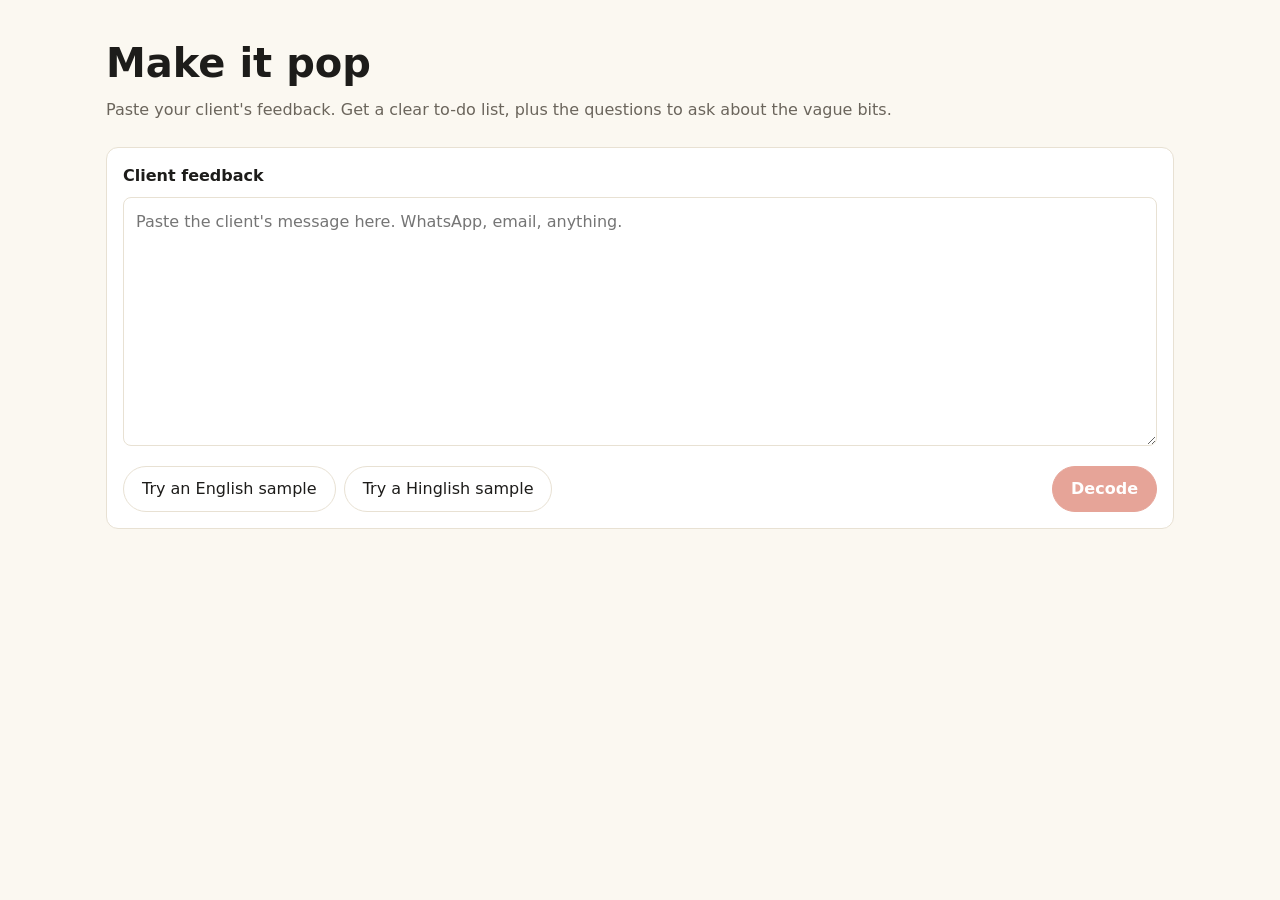
==== index.html @ 78fa580d "Split pasted feedback into points" ====
<!doctype html>
<html lang="en">
<head>
  <meta charset="utf-8">
  <meta name="viewport" content="width=device-width, initial-scale=1">
  <title>Make It Pop: decode vague client feedback</title>
  <meta name="description" content="Paste your client's messy feedback. Get a clear to-do list, plus the questions to ask about the vague bits.">
  <link rel="stylesheet" href="styles.css">
</head>
<body>
  <main class="page">
    <header class="masthead">
      <h1 class="wordmark">Make it pop</h1>
      <p class="promise">Paste your client's feedback. Get a clear to-do list, plus the questions to ask about the vague bits.</p>
    </header>

    <section class="input-card" aria-label="Client feedback">
      <label class="input-label" for="feedback">Client feedback</label>
      <textarea id="feedback" rows="9" placeholder="Paste the client's message here. WhatsApp, email, anything."></textarea>
      <div class="input-actions">
        <div class="samples">
          <button type="button" class="btn btn-ghost" data-sample="en">Try an English sample</button>
          <button type="button" class="btn btn-ghost" data-sample="hi">Try a Hinglish sample</button>
        </div>
        <button type="button" id="decode" class="btn btn-primary" disabled>Decode</button>
      </div>
    </section>

    <section id="results" class="results" hidden aria-live="polite">
      <p id="summary" class="summary"></p>
      <ol id="points" class="points"></ol>
    </section>
  </main>

  <script src="js/phrases.js"></script>
  <script src="js/decoder.js"></script>
  <script src="js/app.js"></script>
</body>
</html>
---- styles.css ----
:root {
  --paper: #FBF8F1;
  --ink: #1D1C1A;
  --muted: #6B655C;
  --line: #E8E1D3;
  --card: #FFFFFF;
  --tomato: #C8371C;
}

* { box-sizing: border-box; }

body {
  margin: 0;
  background: var(--paper);
  color: var(--ink);
  font: 16px/1.55 system-ui, sans-serif;
}

.page { max-width: 1100px; margin: 0 auto; padding: 32px 16px 64px; }

.wordmark { margin: 0; font-size: 2.5rem; }
.promise { margin: 4px 0 24px; color: var(--muted); }

.input-card { background: var(--card); border: 1px solid var(--line); border-radius: 12px; padding: 16px; }
.input-label { display: block; font-weight: 600; margin-bottom: 8px; }
textarea { width: 100%; font: inherit; padding: 12px; border: 1px solid var(--line); border-radius: 8px; resize: vertical; }

.input-actions { display: flex; flex-wrap: wrap; gap: 8px; justify-content: space-between; margin-top: 12px; }
.samples { display: flex; flex-wrap: wrap; gap: 8px; }

.btn { font: inherit; border-radius: 999px; padding: 10px 18px; cursor: pointer; border: 1px solid var(--line); background: var(--card); color: var(--ink); }
.btn-primary { background: var(--tomato); border-color: var(--tomato); color: #fff; font-weight: 600; }
.btn:disabled { opacity: 0.45; cursor: not-allowed; }

.results { margin-top: 24px; }
.summary { font-weight: 600; }
.points li { margin: 6px 0; }
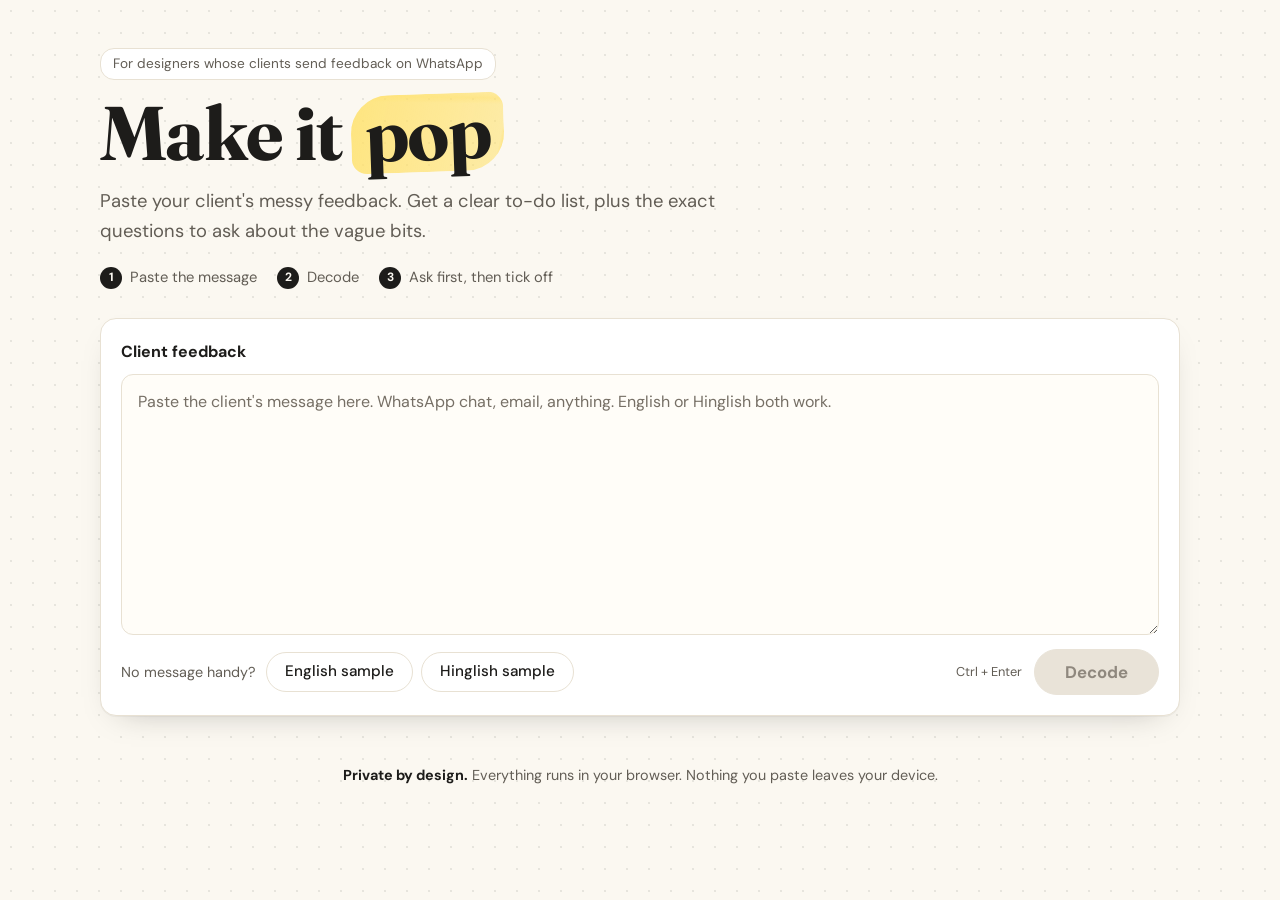
==== commit 263bea2c: "Finish design, empty states and docs" ====
--- a/index.html
+++ b/index.html
@@ -5,32 +5,90 @@
   <meta name="viewport" content="width=device-width, initial-scale=1">
   <title>Make It Pop: decode vague client feedback</title>
   <meta name="description" content="Paste your client's messy feedback. Get a clear to-do list, plus the questions to ask about the vague bits.">
+  <meta name="theme-color" content="#FBF8F1">
+  <link rel="icon" href="data:image/svg+xml,%3Csvg xmlns='http://www.w3.org/2000/svg' viewBox='0 0 64 64'%3E%3Crect x='6' y='22' width='52' height='22' rx='6' fill='%23FFE066' transform='rotate(-6 32 33)'/%3E%3Ctext x='32' y='42' font-family='Georgia,serif' font-size='26' font-weight='700' text-anchor='middle' fill='%231D1C1A'%3Epop%3C/text%3E%3C/svg%3E">
+  <link rel="preconnect" href="https://fonts.googleapis.com">
+  <link rel="preconnect" href="https://fonts.gstatic.com" crossorigin>
+  <link rel="stylesheet" href="https://fonts.googleapis.com/css2?family=DM+Sans:opsz,wght@9..40,400;9..40,500;9..40,700&family=Fraunces:opsz,wght@9..144,600;9..144,700&display=swap">
   <link rel="stylesheet" href="styles.css">
 </head>
 <body>
   <main class="page">
     <header class="masthead">
-      <h1 class="wordmark">Make it pop</h1>
-      <p class="promise">Paste your client's feedback. Get a clear to-do list, plus the questions to ask about the vague bits.</p>
+      <p class="eyebrow">For designers whose clients send feedback on WhatsApp</p>
+      <h1 class="wordmark">Make it <span class="marker">pop</span></h1>
+      <p class="promise">Paste your client's messy feedback. Get a clear to-do list, plus the exact questions to ask about the vague bits.</p>
+      <ol class="steps" aria-label="How it works">
+        <li><span class="step-num">1</span>Paste the message</li>
+        <li><span class="step-num">2</span>Decode</li>
+        <li><span class="step-num">3</span>Ask first, then tick off</li>
+      </ol>
     </header>
 
-    <section class="input-card" aria-label="Client feedback">
+    <section class="card input-card" aria-label="Client feedback">
       <label class="input-label" for="feedback">Client feedback</label>
-      <textarea id="feedback" rows="9" placeholder="Paste the client's message here. WhatsApp, email, anything."></textarea>
+      <textarea id="feedback" rows="9" spellcheck="false" placeholder="Paste the client's message here. WhatsApp chat, email, anything. English or Hinglish both work."></textarea>
       <div class="input-actions">
         <div class="samples">
-          <button type="button" class="btn btn-ghost" data-sample="en">Try an English sample</button>
-          <button type="button" class="btn btn-ghost" data-sample="hi">Try a Hinglish sample</button>
+          <span class="samples-label">No message handy?</span>
+          <button type="button" class="btn btn-ghost" data-sample="en">English sample</button>
+          <button type="button" class="btn btn-ghost" data-sample="hi">Hinglish sample</button>
         </div>
-        <button type="button" id="decode" class="btn btn-primary" disabled>Decode</button>
+        <div class="decode-wrap">
+          <span class="shortcut" aria-hidden="true">Ctrl + Enter</span>
+          <button type="button" id="decode" class="btn btn-primary btn-large" disabled>Decode</button>
+        </div>
       </div>
     </section>
 
     <section id="results" class="results" hidden aria-live="polite">
-      <p id="summary" class="summary"></p>
-      <ol id="points" class="points"></ol>
+      <div class="results-head">
+        <p id="summary" class="summary"></p>
+        <button type="button" id="new-feedback" class="btn btn-ghost btn-small">New feedback</button>
+      </div>
+      <div id="lists" class="lists">
+        <section class="card list list-ask" aria-labelledby="ask-title">
+          <header class="list-head">
+            <div>
+              <h2 id="ask-title" class="list-title"><span class="list-icon" aria-hidden="true">?</span>Ask the client <span id="ask-count" class="count"></span></h2>
+              <p class="list-hint">Send these before you start, so you don't redo work.</p>
+            </div>
+            <button type="button" id="copy-questions" class="btn btn-primary btn-small">Copy questions</button>
+          </header>
+          <ol id="ask-list" class="items"></ol>
+          <p id="ask-empty" class="empty" hidden>Nothing vague here. Your client was clear this time.</p>
+        </section>
+        <section class="card list list-ready" aria-labelledby="ready-title">
+          <header class="list-head">
+            <div>
+              <h2 id="ready-title" class="list-title"><span class="list-icon" aria-hidden="true">✓</span>Ready to do <span id="ready-count" class="count"></span></h2>
+              <p class="list-hint">Clear requests. Tick them off as you go.</p>
+            </div>
+          </header>
+          <div id="progress" class="progress">
+            <div class="progress-track"><span id="progress-fill" class="progress-fill"></span></div>
+            <p id="progress-text" class="progress-text"></p>
+          </div>
+          <p id="all-done" class="all-done" hidden>All done. Time to send it back for review.</p>
+          <ul id="ready-list" class="items"></ul>
+          <p id="ready-empty" class="empty" hidden>Nothing to start yet. Send the questions first.</p>
+        </section>
+      </div>
     </section>
+
+    <footer class="footer">
+      <p><strong>Private by design.</strong> Everything runs in your browser. Nothing you paste leaves your device.</p>
+    </footer>
   </main>
+
+  <div id="toast" class="toast" role="status" aria-live="polite" hidden></div>
+
+  <dialog id="copy-dialog" class="copy-dialog" aria-labelledby="copy-dialog-title">
+    <h2 id="copy-dialog-title">Copy your questions</h2>
+    <p>Your browser didn't allow automatic copying. The message is selected below: press Ctrl+C (or Cmd+C), or long-press to copy on a phone.</p>
+    <textarea id="copy-text" rows="10" readonly></textarea>
+    <form method="dialog"><button class="btn btn-ghost">Close</button></form>
+  </dialog>
 
   <script src="js/phrases.js"></script>
   <script src="js/decoder.js"></script>
--- a/styles.css
+++ b/styles.css
@@ -1,37 +1,448 @@
+/* Make It Pop: a designer's desk. Warm paper, black ink, and a yellow highlighter. */
+
 :root {
   --paper: #FBF8F1;
+  --paper-deep: #F3EEE3;
   --ink: #1D1C1A;
-  --muted: #6B655C;
+  --muted: #625D55;
   --line: #E8E1D3;
   --card: #FFFFFF;
+  --field: #FFFDF8;
+  --highlighter: #FFE066;
   --tomato: #C8371C;
+  --tomato-deep: #A82D16;
+  --tomato-tint: #FBE9E4;
+  --tomato-ink: #8E2A16;
+  --green: #2E7D4F;
+  --green-tint: #E6F2EA;
+  --green-ink: #1F5E3A;
+  --radius: 16px;
+  --shadow: 0 1px 0 rgba(29, 28, 26, 0.04), 0 12px 32px -20px rgba(29, 28, 26, 0.35);
+  --serif: "Fraunces", Georgia, "Times New Roman", serif;
+  --sans: "DM Sans", system-ui, -apple-system, "Segoe UI", Roboto, sans-serif;
 }
 
 * { box-sizing: border-box; }
+[hidden] { display: none !important; }
+
+html { -webkit-text-size-adjust: 100%; }
 
 body {
   margin: 0;
-  background: var(--paper);
   color: var(--ink);
-  font: 16px/1.55 system-ui, sans-serif;
-}
-
-.page { max-width: 1100px; margin: 0 auto; padding: 32px 16px 64px; }
-
-.wordmark { margin: 0; font-size: 2.5rem; }
-.promise { margin: 4px 0 24px; color: var(--muted); }
-
-.input-card { background: var(--card); border: 1px solid var(--line); border-radius: 12px; padding: 16px; }
-.input-label { display: block; font-weight: 600; margin-bottom: 8px; }
-textarea { width: 100%; font: inherit; padding: 12px; border: 1px solid var(--line); border-radius: 8px; resize: vertical; }
-
-.input-actions { display: flex; flex-wrap: wrap; gap: 8px; justify-content: space-between; margin-top: 12px; }
-.samples { display: flex; flex-wrap: wrap; gap: 8px; }
-
-.btn { font: inherit; border-radius: 999px; padding: 10px 18px; cursor: pointer; border: 1px solid var(--line); background: var(--card); color: var(--ink); }
-.btn-primary { background: var(--tomato); border-color: var(--tomato); color: #fff; font-weight: 600; }
-.btn:disabled { opacity: 0.45; cursor: not-allowed; }
-
-.results { margin-top: 24px; }
-.summary { font-weight: 600; }
-.points li { margin: 6px 0; }
+  font: 16px/1.6 var(--sans);
+  background-color: var(--paper);
+  /* Dot-grid notebook paper. */
+  background-image: radial-gradient(rgba(29, 28, 26, 0.09) 1px, transparent 1.2px);
+  background-size: 22px 22px;
+}
+
+.page { max-width: 1120px; margin: 0 auto; padding: 48px 20px 40px; }
+
+/* ---------- Header ---------- */
+
+.masthead { max-width: 760px; margin-bottom: 28px; }
+
+.eyebrow {
+  display: inline-block;
+  margin: 0 0 14px;
+  padding: 4px 12px;
+  border: 1px solid var(--line);
+  border-radius: 14px;
+  background: var(--card);
+  font-size: 0.85rem;
+  color: var(--muted);
+}
+
+.wordmark {
+  margin: 0;
+  font-family: var(--serif);
+  font-weight: 700;
+  font-size: clamp(2.75rem, 7vw, 4.75rem);
+  line-height: 1.02;
+  letter-spacing: -0.02em;
+}
+
+/* The highlighter stroke: slightly uneven ends, a little tilt, like a real marker. */
+.marker,
+.hl {
+  background-image:
+    linear-gradient(104deg, rgba(255, 224, 102, 0) 0.9%, rgba(255, 224, 102, 1) 2.4%, rgba(255, 224, 102, 0.8) 5.8%, rgba(255, 224, 102, 0.55) 93%, rgba(255, 224, 102, 0.85) 96%, rgba(255, 224, 102, 0) 98%),
+    linear-gradient(183deg, rgba(255, 224, 102, 0) 0%, rgba(255, 224, 102, 0.35) 7.9%, rgba(255, 224, 102, 0) 15%);
+  -webkit-box-decoration-break: clone;
+  box-decoration-break: clone;
+}
+
+.marker {
+  display: inline-block;
+  padding: 0 0.18em;
+  margin: 0 -0.04em;
+  border-radius: 0.5em 0.2em;
+  transform: rotate(-2deg);
+}
+
+.promise { margin: 16px 0 0; font-size: 1.15rem; color: var(--muted); max-width: 620px; }
+
+.steps {
+  display: flex;
+  flex-wrap: wrap;
+  gap: 8px 20px;
+  margin: 20px 0 0;
+  padding: 0;
+  list-style: none;
+  font-size: 0.92rem;
+  color: var(--muted);
+}
+
+.steps li { display: flex; align-items: center; gap: 8px; }
+
+.step-num {
+  display: inline-grid;
+  place-items: center;
+  width: 22px;
+  height: 22px;
+  border-radius: 50%;
+  background: var(--ink);
+  color: var(--paper);
+  font-size: 0.75rem;
+  font-weight: 700;
+}
+
+/* ---------- Cards and inputs ---------- */
+
+.card {
+  background: var(--card);
+  border: 1px solid var(--line);
+  border-radius: var(--radius);
+  box-shadow: var(--shadow);
+}
+
+.input-card { padding: 20px; }
+
+.input-label { display: block; margin-bottom: 10px; font-weight: 700; }
+
+textarea {
+  display: block;
+  width: 100%;
+  min-height: 190px;
+  padding: 14px 16px;
+  border: 1px solid var(--line);
+  border-radius: 12px;
+  background: var(--field);
+  color: var(--ink);
+  font: 1rem/1.6 var(--sans);
+  resize: vertical;
+}
+
+textarea::placeholder { color: #766F65; }
+
+.input-actions {
+  display: flex;
+  flex-wrap: wrap;
+  align-items: center;
+  justify-content: space-between;
+  gap: 12px;
+  margin-top: 14px;
+}
+
+.samples { display: flex; flex-wrap: wrap; align-items: center; gap: 8px; }
+.samples-label { font-size: 0.9rem; color: var(--muted); margin-right: 2px; }
+
+.decode-wrap { display: flex; align-items: center; gap: 12px; }
+.shortcut { font-size: 0.8rem; color: var(--muted); }
+
+/* ---------- Buttons ---------- */
+
+.btn {
+  font: 500 0.95rem/1 var(--sans);
+  border-radius: 999px;
+  padding: 11px 18px;
+  cursor: pointer;
+  border: 1px solid var(--ink);
+  background: transparent;
+  color: var(--ink);
+  transition: background-color 0.15s ease, transform 0.15s ease, box-shadow 0.15s ease;
+}
+
+.btn:hover { background: var(--paper-deep); }
+.btn:active { transform: translateY(1px); }
+
+.btn-primary {
+  background: var(--tomato);
+  border-color: var(--tomato);
+  color: #fff;
+  font-weight: 700;
+  box-shadow: 0 6px 16px -8px rgba(200, 55, 28, 0.7);
+}
+
+.btn-primary:hover { background: var(--tomato-deep); border-color: var(--tomato-deep); }
+.btn-large { padding: 14px 30px; font-size: 1.05rem; }
+.btn-small { padding: 8px 14px; font-size: 0.88rem; }
+.btn-ghost { border-color: var(--line); background: var(--card); }
+
+.btn:disabled,
+.btn:disabled:hover {
+  cursor: not-allowed;
+  background: #E9E3D8;
+  border-color: #E9E3D8;
+  color: #8F887E;
+  box-shadow: none;
+}
+
+.link-btn {
+  font: 500 0.85rem/1.2 var(--sans);
+  background: none;
+  border: none;
+  padding: 4px 0;
+  color: var(--muted);
+  text-decoration: underline;
+  text-decoration-color: rgba(98, 93, 85, 0.4);
+  text-underline-offset: 3px;
+  cursor: pointer;
+  white-space: nowrap;
+}
+
+.link-btn:hover { color: var(--ink); text-decoration-color: var(--ink); }
+
+:focus-visible { outline: 3px solid rgba(200, 55, 28, 0.45); outline-offset: 2px; }
+textarea:focus-visible { outline: none; border-color: var(--tomato); box-shadow: 0 0 0 3px rgba(200, 55, 28, 0.18); }
+
+/* ---------- Results ---------- */
+
+.results { margin-top: 36px; animation: rise 0.35s ease both; }
+
+.results-head {
+  display: flex;
+  flex-wrap: wrap;
+  align-items: center;
+  justify-content: space-between;
+  gap: 12px;
+  margin-bottom: 16px;
+}
+
+.summary { margin: 0; font-family: var(--serif); font-size: 1.4rem; font-weight: 600; }
+
+.chip {
+  display: inline-block;
+  margin-left: 6px;
+  padding: 2px 10px;
+  border-radius: 999px;
+  font-family: var(--sans);
+  font-size: 0.85rem;
+  font-weight: 700;
+  vertical-align: middle;
+}
+
+.chip-ask { background: var(--tomato-tint); color: var(--tomato-ink); }
+.chip-ready { background: var(--green-tint); color: var(--green-ink); }
+
+.lists { display: grid; gap: 20px; }
+
+@media (min-width: 820px) {
+  .lists { grid-template-columns: 1.08fr 1fr; align-items: start; }
+}
+
+.list { padding: 20px 20px 8px; }
+
+.list-head {
+  display: flex;
+  align-items: flex-start;
+  justify-content: space-between;
+  gap: 12px;
+  padding-bottom: 14px;
+}
+
+.list-title {
+  display: flex;
+  align-items: center;
+  gap: 10px;
+  margin: 0;
+  font-family: var(--serif);
+  font-size: 1.45rem;
+  font-weight: 700;
+}
+
+.list-icon {
+  display: inline-grid;
+  place-items: center;
+  width: 28px;
+  height: 28px;
+  border-radius: 50%;
+  font-family: var(--sans);
+  font-size: 0.95rem;
+  font-weight: 700;
+}
+
+.list-ask .list-icon { background: var(--tomato-tint); color: var(--tomato-ink); }
+.list-ready .list-icon { background: var(--green-tint); color: var(--green-ink); }
+
+.count { font-family: var(--sans); font-size: 1rem; font-weight: 500; color: var(--muted); }
+.list-hint { margin: 4px 0 0; font-size: 0.9rem; color: var(--muted); }
+
+.items { list-style: none; margin: 0; padding: 0; }
+.item { padding: 16px 0; border-top: 1px dashed var(--line); }
+
+.item-top, .item-meta { display: flex; align-items: center; justify-content: space-between; gap: 10px; }
+
+.kind-label, .tag {
+  display: inline-block;
+  padding: 3px 10px;
+  border-radius: 999px;
+  font-size: 0.75rem;
+  font-weight: 700;
+  letter-spacing: 0.03em;
+  text-transform: uppercase;
+}
+
+.kind-label { background: var(--tomato-tint); color: var(--tomato-ink); }
+.tag { background: var(--paper-deep); color: var(--muted); }
+
+.quote { margin: 10px 0 12px; font-size: 1.08rem; line-height: 1.55; }
+
+.hl {
+  color: inherit;
+  padding: 0.05em 0.28em;
+  margin: 0 -0.06em;
+  border-radius: 0.6em 0.25em;
+}
+
+.question {
+  margin: 0;
+  padding: 10px 14px;
+  border-left: 3px solid var(--tomato);
+  border-radius: 0 10px 10px 0;
+  background: #FFF7F4;
+  color: #3A3733;
+}
+
+.question-label { font-weight: 700; color: var(--tomato-ink); }
+
+/* Ready list */
+
+.progress { margin: 0 0 10px; }
+.progress-track { height: 8px; border-radius: 999px; background: var(--paper-deep); overflow: hidden; }
+.progress-fill { display: block; height: 100%; width: 0; border-radius: inherit; background: var(--green); transition: width 0.3s ease; }
+.progress-text { margin: 6px 0 0; font-size: 0.88rem; color: var(--muted); }
+
+.all-done {
+  margin: 4px 0 12px;
+  padding: 10px 14px;
+  border-radius: 10px;
+  background: var(--green-tint);
+  color: var(--green-ink);
+  font-weight: 700;
+  animation: rise 0.3s ease both;
+}
+
+.task { display: flex; align-items: flex-start; gap: 12px; cursor: pointer; }
+
+.task input {
+  appearance: none;
+  -webkit-appearance: none;
+  flex: none;
+  width: 22px;
+  height: 22px;
+  margin: 2px 0 0;
+  border: 2px solid #BDB4A5;
+  border-radius: 50%;
+  background: var(--card);
+  display: grid;
+  place-items: center;
+  cursor: pointer;
+  transition: background-color 0.15s ease, border-color 0.15s ease;
+}
+
+.task input::after {
+  content: "";
+  width: 6px;
+  height: 11px;
+  margin-top: -2px;
+  border: solid #fff;
+  border-width: 0 2.5px 2.5px 0;
+  transform: rotate(45deg) scale(0);
+  transition: transform 0.18s ease;
+}
+
+.task input:checked { background: var(--green); border-color: var(--green); }
+.task input:checked::after { transform: rotate(45deg) scale(1); }
+
+.task-text { font-size: 1.02rem; transition: color 0.2s ease; }
+.is-done .task-text { color: #766F65; text-decoration: line-through; text-decoration-color: rgba(29, 28, 26, 0.35); }
+
+.item-meta { margin: 8px 0 0 34px; }
+
+.empty { margin: 4px 0 16px; padding: 14px; border-radius: 10px; background: var(--paper); color: var(--muted); }
+
+.nothing-found {
+  padding: 20px;
+  border: 1px dashed #CFC6B6;
+  border-radius: var(--radius);
+  background: var(--card);
+  color: var(--muted);
+}
+
+/* ---------- Footer, toast, dialog ---------- */
+
+.footer { margin-top: 48px; font-size: 0.9rem; color: var(--muted); text-align: center; }
+.footer strong { color: var(--ink); }
+
+.toast {
+  position: fixed;
+  left: 50%;
+  bottom: 28px;
+  z-index: 10;
+  transform: translateX(-50%);
+  padding: 12px 20px;
+  border-radius: 999px;
+  background: var(--ink);
+  color: #fff;
+  font-weight: 500;
+  box-shadow: 0 12px 30px -12px rgba(0, 0, 0, 0.45);
+  animation: rise 0.25s ease both;
+}
+
+.copy-dialog {
+  width: calc(100% - 32px);
+  max-width: 560px;
+  padding: 24px;
+  border: 1px solid var(--line);
+  border-radius: var(--radius);
+  background: var(--card);
+  color: var(--ink);
+}
+
+.copy-dialog::backdrop { background: rgba(29, 28, 26, 0.35); }
+.copy-dialog h2 { margin: 0 0 8px; font-family: var(--serif); }
+.copy-dialog textarea { margin: 12px 0 16px; min-height: 0; }
+
+@keyframes rise {
+  from { opacity: 0; transform: translateY(8px); }
+  to { opacity: 1; transform: none; }
+}
+
+.toast { animation-name: toast-rise; }
+
+@keyframes toast-rise {
+  from { opacity: 0; transform: translate(-50%, 8px); }
+  to { opacity: 1; transform: translate(-50%, 0); }
+}
+
+/* ---------- Small screens ---------- */
+
+@media (max-width: 560px) {
+  .page { padding-top: 32px; }
+  .eyebrow { font-size: 0.76rem; padding: 4px 10px; }
+  .promise { font-size: 1.05rem; }
+  .input-card { padding: 16px; }
+  .decode-wrap { width: 100%; }
+  .decode-wrap .btn-large { flex: 1; }
+  .shortcut { display: none; }
+  .list { padding: 16px 16px 4px; }
+  .list-head { flex-direction: column; }
+  .list-head .btn { align-self: stretch; }
+  .summary { font-size: 1.2rem; }
+}
+
+@media (prefers-reduced-motion: reduce) {
+  *, *::before, *::after { animation: none !important; transition: none !important; }
+}
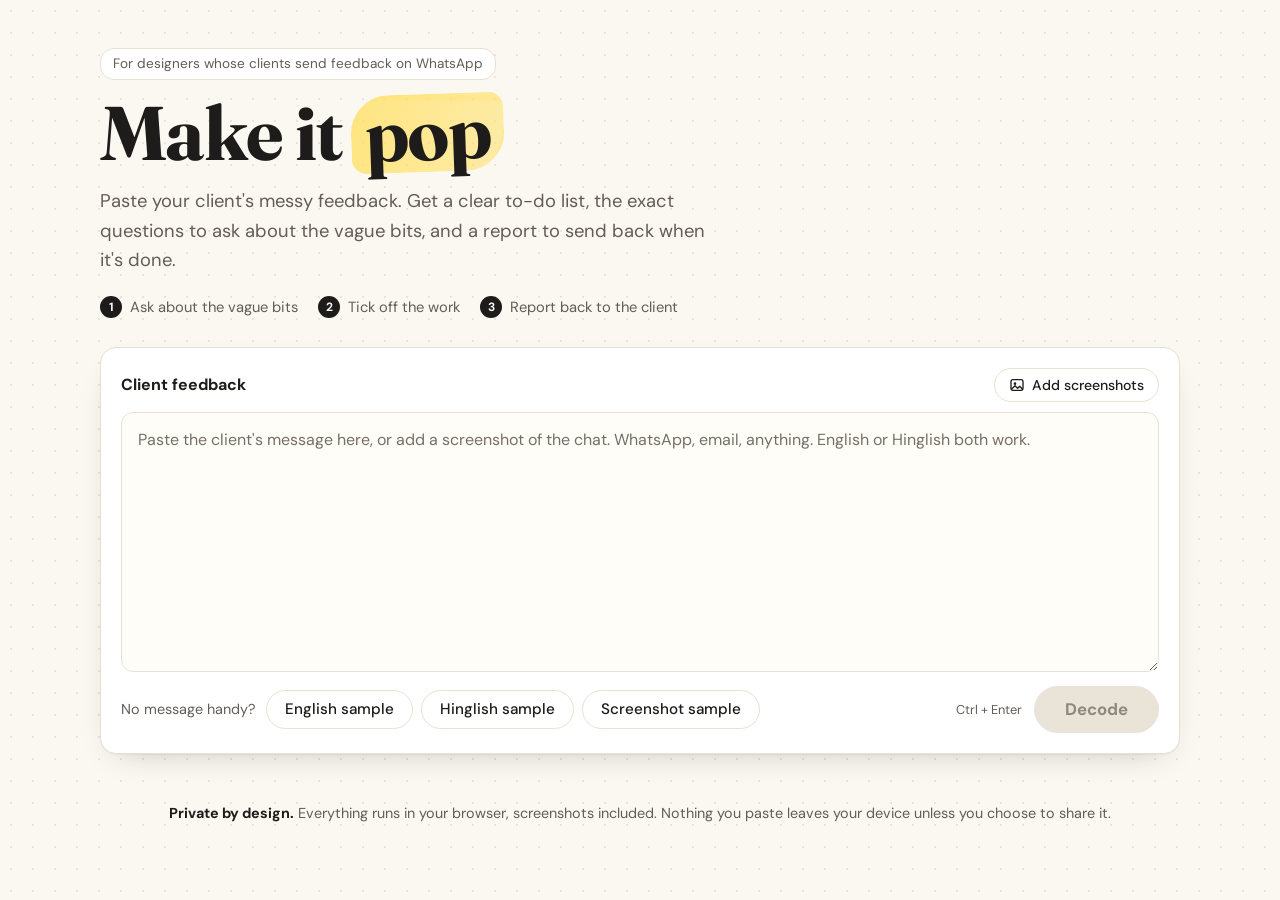
==== commit 1a6ccfcd: "Split the round into screens and sheets, add the client report and screenshot input" ====
--- a/index.html
+++ b/index.html
@@ -4,7 +4,7 @@
   <meta charset="utf-8">
   <meta name="viewport" content="width=device-width, initial-scale=1">
   <title>Make It Pop: decode vague client feedback</title>
-  <meta name="description" content="Paste your client's messy feedback. Get a clear to-do list, plus the questions to ask about the vague bits.">
+  <meta name="description" content="Paste your client's messy feedback. Get a clear to-do list, plus the questions to ask about the vague bits, and a report to send back when it's done.">
   <meta name="theme-color" content="#FBF8F1">
   <link rel="icon" href="data:image/svg+xml,%3Csvg xmlns='http://www.w3.org/2000/svg' viewBox='0 0 64 64'%3E%3Crect x='6' y='22' width='52' height='22' rx='6' fill='%23FFE066' transform='rotate(-6 32 33)'/%3E%3Ctext x='32' y='42' font-family='Georgia,serif' font-size='26' font-weight='700' text-anchor='middle' fill='%231D1C1A'%3Epop%3C/text%3E%3C/svg%3E">
   <link rel="preconnect" href="https://fonts.googleapis.com">
@@ -13,55 +13,126 @@
   <link rel="stylesheet" href="styles.css">
 </head>
 <body>
-  <main class="page">
-    <header class="masthead">
-      <p class="eyebrow">For designers whose clients send feedback on WhatsApp</p>
-      <h1 class="wordmark">Make it <span class="marker">pop</span></h1>
-      <p class="promise">Paste your client's messy feedback. Get a clear to-do list, plus the exact questions to ask about the vague bits.</p>
-      <ol class="steps" aria-label="How it works">
-        <li><span class="step-num">1</span>Paste the message</li>
-        <li><span class="step-num">2</span>Decode</li>
-        <li><span class="step-num">3</span>Ask first, then tick off</li>
+  <!-- Screen 1: paste the client's message -->
+  <div id="screen-compose" class="screen">
+    <main class="page">
+      <header class="masthead">
+        <p class="eyebrow">For designers whose clients send feedback on WhatsApp</p>
+        <h1 class="wordmark">Make it <span class="marker">pop</span></h1>
+        <p class="promise">Paste your client's messy feedback. Get a clear to-do list, the exact questions to ask about the vague bits, and a report to send back when it's done.</p>
+        <ol class="steps" aria-label="How it works">
+          <li><span class="step-num">1</span>Ask about the vague bits</li>
+          <li><span class="step-num">2</span>Tick off the work</li>
+          <li><span class="step-num">3</span>Report back to the client</li>
+        </ol>
+      </header>
+
+      <section class="card input-card" aria-label="Client feedback">
+        <div class="input-head">
+          <label class="input-label" for="feedback">Client feedback</label>
+          <button type="button" id="add-shots" class="btn btn-ghost btn-small shot-btn">
+            <svg viewBox="0 0 24 24" width="16" height="16" aria-hidden="true"><rect x="3" y="4" width="18" height="16" rx="3" fill="none" stroke="currentColor" stroke-width="2"/><circle cx="9" cy="10" r="2" fill="currentColor"/><path d="M4 18l5-5 4 4 3-3 4 4" fill="none" stroke="currentColor" stroke-width="2" stroke-linejoin="round"/></svg>
+            Add screenshots
+          </button>
+          <input id="shot-input" class="visually-hidden" type="file" accept="image/*" multiple tabindex="-1" aria-hidden="true">
+        </div>
+        <textarea id="feedback" rows="9" spellcheck="false" placeholder="Paste the client's message here, or add a screenshot of the chat. WhatsApp, email, anything. English or Hinglish both work."></textarea>
+        <p id="shot-status" class="shot-status" role="status" aria-live="polite" hidden></p>
+        <p id="nothing-found" class="nothing-found" role="alert" hidden>We couldn't find any requests in this message. Try pasting the full feedback.</p>
+        <div class="input-actions">
+          <div class="samples">
+            <span class="samples-label">No message handy?</span>
+            <button type="button" class="btn btn-ghost" data-sample="en">English sample</button>
+            <button type="button" class="btn btn-ghost" data-sample="hi">Hinglish sample</button>
+            <button type="button" class="btn btn-ghost" id="sample-shot">Screenshot sample</button>
+          </div>
+          <div class="decode-wrap">
+            <span class="shortcut" aria-hidden="true">Ctrl + Enter</span>
+            <button type="button" id="decode" class="btn btn-primary btn-large" disabled>Decode</button>
+          </div>
+        </div>
+      </section>
+
+      <footer class="footer">
+        <p><strong>Private by design.</strong> Everything runs in your browser, screenshots included. Nothing you paste leaves your device unless you choose to share it.</p>
+      </footer>
+    </main>
+  </div>
+
+  <!-- Screen 2: the feedback round -->
+  <div id="screen-work" class="screen" hidden>
+    <header class="appbar">
+      <div class="appbar-inner">
+        <button type="button" id="back" class="btn btn-ghost btn-small"><span aria-hidden="true">&larr;</span> Edit message</button>
+        <p class="appbar-mark" aria-hidden="true">Make it <span class="marker">pop</span></p>
+        <button type="button" id="new-feedback" class="btn btn-ghost btn-small">New feedback</button>
+      </div>
+    </header>
+
+    <main class="page page-work">
+      <div class="round-head" aria-live="polite">
+        <h1 id="work-title" class="round-title" tabindex="-1"></h1>
+        <p id="summary" class="summary"></p>
+      </div>
+
+      <ol class="round" aria-label="This feedback round">
+        <li id="step-ask" class="round-step">
+          <button type="button" class="round-btn" data-step="ask">
+            <span class="round-num" aria-hidden="true">1</span>
+            <span class="round-text">
+              <span class="round-name">Ask the client</span>
+              <span id="step-ask-status" class="round-status"></span>
+            </span>
+          </button>
+        </li>
+        <li id="step-do" class="round-step">
+          <button type="button" class="round-btn" data-step="do">
+            <span class="round-num" aria-hidden="true">2</span>
+            <span class="round-text">
+              <span class="round-name">Do the work</span>
+              <span id="step-do-status" class="round-status"></span>
+              <span class="round-bar" aria-hidden="true"><span id="step-do-fill"></span></span>
+            </span>
+          </button>
+        </li>
+        <li id="step-report" class="round-step">
+          <button type="button" class="round-btn" data-step="report">
+            <span class="round-num" aria-hidden="true">3</span>
+            <span class="round-text">
+              <span class="round-name">Report back</span>
+              <span id="step-report-status" class="round-status"></span>
+            </span>
+          </button>
+        </li>
       </ol>
-    </header>
-
-    <section class="card input-card" aria-label="Client feedback">
-      <label class="input-label" for="feedback">Client feedback</label>
-      <textarea id="feedback" rows="9" spellcheck="false" placeholder="Paste the client's message here. WhatsApp chat, email, anything. English or Hinglish both work."></textarea>
-      <div class="input-actions">
-        <div class="samples">
-          <span class="samples-label">No message handy?</span>
-          <button type="button" class="btn btn-ghost" data-sample="en">English sample</button>
-          <button type="button" class="btn btn-ghost" data-sample="hi">Hinglish sample</button>
-        </div>
-        <div class="decode-wrap">
-          <span class="shortcut" aria-hidden="true">Ctrl + Enter</span>
-          <button type="button" id="decode" class="btn btn-primary btn-large" disabled>Decode</button>
-        </div>
-      </div>
-    </section>
-
-    <section id="results" class="results" hidden aria-live="polite">
-      <div class="results-head">
-        <p id="summary" class="summary"></p>
-        <button type="button" id="new-feedback" class="btn btn-ghost btn-small">New feedback</button>
-      </div>
-      <div id="lists" class="lists">
-        <section class="card list list-ask" aria-labelledby="ask-title">
+
+      <div class="tabs" role="tablist" aria-label="Lists">
+        <button type="button" role="tab" id="tab-ask" class="tab" data-tab="ask" aria-controls="panel-ask" aria-selected="true">Ask the client <span id="tab-ask-count" class="tab-count"></span></button>
+        <button type="button" role="tab" id="tab-ready" class="tab" data-tab="ready" aria-controls="panel-ready" aria-selected="false">Ready to do <span id="tab-ready-count" class="tab-count"></span></button>
+      </div>
+
+      <div id="lists" class="lists" data-tab="ask">
+        <section id="panel-ask" class="card list list-ask" role="tabpanel" aria-labelledby="ask-title">
           <header class="list-head">
             <div>
               <h2 id="ask-title" class="list-title"><span class="list-icon" aria-hidden="true">?</span>Ask the client <span id="ask-count" class="count"></span></h2>
               <p class="list-hint">Send these before you start, so you don't redo work.</p>
             </div>
-            <button type="button" id="copy-questions" class="btn btn-primary btn-small">Copy questions</button>
+            <button type="button" id="send-questions" class="btn btn-primary btn-small">Send questions</button>
           </header>
+          <div id="lang-switch" class="lang-switch" role="group" aria-label="Question language" hidden>
+            <span class="lang-switch-label">Questions in</span>
+            <button type="button" class="seg is-active" data-lang-mode="client" aria-pressed="true">Client's language</button>
+            <button type="button" class="seg" data-lang-mode="en" aria-pressed="false">English</button>
+          </div>
           <ol id="ask-list" class="items"></ol>
           <p id="ask-empty" class="empty" hidden>Nothing vague here. Your client was clear this time.</p>
         </section>
-        <section class="card list list-ready" aria-labelledby="ready-title">
+
+        <section id="panel-ready" class="card list list-ready" role="tabpanel" aria-labelledby="ready-title">
           <header class="list-head">
             <div>
-              <h2 id="ready-title" class="list-title"><span class="list-icon" aria-hidden="true">✓</span>Ready to do <span id="ready-count" class="count"></span></h2>
+              <h2 id="ready-title" class="list-title"><span class="list-icon" aria-hidden="true">&#10003;</span>Ready to do <span id="ready-count" class="count"></span></h2>
               <p class="list-hint">Clear requests. Tick them off as you go.</p>
             </div>
           </header>
@@ -69,29 +140,76 @@
             <div class="progress-track"><span id="progress-fill" class="progress-fill"></span></div>
             <p id="progress-text" class="progress-text"></p>
           </div>
-          <p id="all-done" class="all-done" hidden>All done. Time to send it back for review.</p>
+          <div id="all-done" class="all-done" hidden>
+            <p>All done. Time to send it back for review.</p>
+            <button type="button" id="all-done-report" class="btn btn-green btn-small">Create report</button>
+          </div>
           <ul id="ready-list" class="items"></ul>
           <p id="ready-empty" class="empty" hidden>Nothing to start yet. Send the questions first.</p>
         </section>
       </div>
-    </section>
-
-    <footer class="footer">
-      <p><strong>Private by design.</strong> Everything runs in your browser. Nothing you paste leaves your device.</p>
+
+      <footer class="footer">
+        <p><strong>Private by design.</strong> Everything runs in your browser. Nothing you paste leaves your device unless you choose to share it.</p>
+      </footer>
+    </main>
+  </div>
+
+  <div id="toast" class="toast" role="status" aria-live="polite" hidden></div>
+
+  <!-- Sheet: send the clarifying questions -->
+  <dialog id="send-dialog" class="sheet" aria-labelledby="send-title">
+    <header class="sheet-head">
+      <h2 id="send-title">Send your questions</h2>
+      <button type="button" class="icon-btn" data-close aria-label="Close">&times;</button>
+    </header>
+    <div class="sheet-body">
+      <p class="sheet-hint">Paste this in your chat with the client. Every question quotes their own words.</p>
+      <label class="visually-hidden" for="send-text">Message to send</label>
+      <textarea id="send-text" class="bubble" readonly></textarea>
+    </div>
+    <footer class="sheet-actions">
+      <button type="button" id="send-copy" class="btn btn-ghost">Copy message</button>
+      <a id="send-wa" class="btn btn-whatsapp" href="#" target="_blank" rel="noopener">Open in WhatsApp</a>
     </footer>
-  </main>
-
-  <div id="toast" class="toast" role="status" aria-live="polite" hidden></div>
-
-  <dialog id="copy-dialog" class="copy-dialog" aria-labelledby="copy-dialog-title">
-    <h2 id="copy-dialog-title">Copy your questions</h2>
-    <p>Your browser didn't allow automatic copying. The message is selected below: press Ctrl+C (or Cmd+C), or long-press to copy on a phone.</p>
-    <textarea id="copy-text" rows="10" readonly></textarea>
-    <form method="dialog"><button class="btn btn-ghost">Close</button></form>
   </dialog>
+
+  <!-- Sheet: report back to the client -->
+  <dialog id="report-dialog" class="sheet sheet-wide" aria-labelledby="report-title">
+    <header class="sheet-head">
+      <h2 id="report-title">Report back to your client</h2>
+      <button type="button" class="icon-btn" data-close aria-label="Close">&times;</button>
+    </header>
+    <div class="sheet-body">
+      <div class="fields">
+        <label class="field"><span>Client name</span><input id="r-client" type="text" autocomplete="off" placeholder="e.g. Rohit"></label>
+        <label class="field"><span>Project</span><input id="r-project" type="text" autocomplete="off" placeholder="e.g. Homepage redesign"></label>
+        <label class="field"><span>Your name</span><input id="r-from" type="text" autocomplete="name" placeholder="e.g. Ajit"></label>
+      </div>
+      <div class="lang-switch" role="group" aria-label="Report format">
+        <span class="lang-switch-label">Send as</span>
+        <button type="button" class="seg is-active" data-view="doc" aria-pressed="true">PDF report</button>
+        <button type="button" class="seg" data-view="msg" aria-pressed="false">WhatsApp message</button>
+      </div>
+      <div id="report-doc-wrap" class="doc-wrap"></div>
+      <div id="report-msg-wrap" hidden>
+        <label class="visually-hidden" for="report-text">Report message</label>
+        <textarea id="report-text" class="bubble" readonly></textarea>
+      </div>
+    </div>
+    <footer class="sheet-actions">
+      <button type="button" id="report-copy" class="btn btn-ghost">Copy message</button>
+      <a id="report-wa" class="btn btn-whatsapp" href="#" target="_blank" rel="noopener">Share on WhatsApp</a>
+      <button type="button" id="report-pdf" class="btn btn-primary">Download PDF</button>
+    </footer>
+  </dialog>
+
+  <!-- Only shown when printing, so "Download PDF" saves just the report -->
+  <div id="print-root" class="print-root"></div>
 
   <script src="js/phrases.js"></script>
   <script src="js/decoder.js"></script>
   <script src="js/app.js"></script>
+  <script src="js/screenshot.js"></script>
 </body>
 </html>
--- a/styles.css
+++ b/styles.css
@@ -119,7 +119,29 @@
 
 .input-card { padding: 20px; }
 
-.input-label { display: block; margin-bottom: 10px; font-weight: 700; }
+.input-head { display: flex; align-items: center; justify-content: space-between; gap: 10px; margin-bottom: 10px; }
+.input-label { display: block; font-weight: 700; }
+.shot-btn { display: inline-flex; align-items: center; gap: 7px; }
+
+.shot-status { margin: 10px 0 0; font-size: 0.9rem; color: var(--muted); }
+.shot-status.is-busy::before {
+  content: "";
+  display: inline-block;
+  width: 12px;
+  height: 12px;
+  margin-right: 8px;
+  vertical-align: -1px;
+  border: 2px solid var(--line);
+  border-top-color: var(--tomato);
+  border-radius: 50%;
+  animation: spin 0.8s linear infinite;
+}
+.shot-status.is-done { color: var(--green-ink); font-weight: 500; }
+.shot-status.is-error { color: var(--tomato-ink); font-weight: 500; }
+.input-card.is-dropping textarea { border-color: var(--tomato); border-style: dashed; background: var(--tomato-tint); }
+.input-card.is-reading .shot-btn { pointer-events: none; opacity: 0.6; }
+
+@keyframes spin { to { transform: rotate(360deg); } }
 
 textarea {
   display: block;
@@ -207,34 +229,136 @@
 :focus-visible { outline: 3px solid rgba(200, 55, 28, 0.45); outline-offset: 2px; }
 textarea:focus-visible { outline: none; border-color: var(--tomato); box-shadow: 0 0 0 3px rgba(200, 55, 28, 0.18); }
 
-/* ---------- Results ---------- */
-
-.results { margin-top: 36px; animation: rise 0.35s ease both; }
-
-.results-head {
-  display: flex;
-  flex-wrap: wrap;
+/* ---------- Screens ---------- */
+
+.screen:not([hidden]) { animation: screen-in 0.35s ease both; }
+
+@keyframes screen-in {
+  from { opacity: 0; transform: translateY(10px); }
+  to { opacity: 1; transform: none; }
+}
+
+.appbar {
+  position: sticky;
+  top: 0;
+  z-index: 5;
+  background: rgba(251, 248, 241, 0.97);
+  border-bottom: 1px solid var(--line);
+}
+
+.appbar-inner {
+  max-width: 1120px;
+  margin: 0 auto;
+  padding: 10px 20px;
+  display: flex;
   align-items: center;
   justify-content: space-between;
   gap: 12px;
-  margin-bottom: 16px;
-}
-
-.summary { margin: 0; font-family: var(--serif); font-size: 1.4rem; font-weight: 600; }
+}
+
+.appbar-mark { margin: 0; font-family: var(--serif); font-weight: 700; font-size: 1.35rem; letter-spacing: -0.01em; }
+.appbar-mark .marker { padding: 0 0.14em; }
+
+.page-work { padding-top: 28px; }
+
+.round-head {
+  display: flex;
+  flex-wrap: wrap;
+  align-items: center;
+  gap: 8px 14px;
+  margin-bottom: 18px;
+}
+
+.round-title { margin: 0; font-family: var(--serif); font-size: clamp(1.6rem, 4vw, 2.1rem); font-weight: 700; line-height: 1.15; }
+.round-title:focus { outline: none; }
+
+.summary { margin: 0; display: flex; flex-wrap: wrap; gap: 6px; }
 
 .chip {
   display: inline-block;
-  margin-left: 6px;
-  padding: 2px 10px;
+  padding: 3px 11px;
   border-radius: 999px;
   font-family: var(--sans);
   font-size: 0.85rem;
   font-weight: 700;
-  vertical-align: middle;
 }
 
 .chip-ask { background: var(--tomato-tint); color: var(--tomato-ink); }
 .chip-ready { background: var(--green-tint); color: var(--green-ink); }
+
+/* The three steps of a feedback round */
+
+.round {
+  list-style: none;
+  margin: 0 0 22px;
+  padding: 0;
+  display: grid;
+  grid-template-columns: repeat(3, 1fr);
+  gap: 12px;
+}
+
+.round-btn {
+  width: 100%;
+  height: 100%;
+  display: flex;
+  align-items: flex-start;
+  gap: 12px;
+  padding: 14px 16px;
+  border: 1px solid var(--line);
+  border-radius: 14px;
+  background: var(--card);
+  color: var(--ink);
+  text-align: left;
+  font: inherit;
+  cursor: pointer;
+  box-shadow: var(--shadow);
+  transition: border-color 0.15s ease, transform 0.15s ease;
+}
+
+.round-btn:hover { border-color: #CFC6B6; transform: translateY(-1px); }
+
+.round-num {
+  flex: none;
+  display: grid;
+  place-items: center;
+  width: 30px;
+  height: 30px;
+  border-radius: 50%;
+  background: var(--paper-deep);
+  color: var(--muted);
+  font-weight: 700;
+  font-size: 0.9rem;
+}
+
+.round-text { display: grid; gap: 2px; min-width: 0; flex: 1; }
+.round-name { font-weight: 700; }
+.round-status { font-size: 0.88rem; color: var(--muted); }
+.round-bar { display: block; height: 5px; margin-top: 6px; border-radius: 999px; background: var(--paper-deep); overflow: hidden; }
+.round-bar span { display: block; height: 100%; width: 0; background: var(--green); border-radius: inherit; transition: width 0.3s ease; }
+
+.round-step.is-next .round-btn { border-color: var(--tomato); box-shadow: 0 0 0 3px rgba(200, 55, 28, 0.12), var(--shadow); }
+.round-step.is-next .round-num { background: var(--tomato); color: #fff; }
+.round-step.is-done .round-num { background: var(--green); color: #fff; font-size: 0; }
+.round-step.is-done .round-num::after { content: "\2713"; font-size: 0.95rem; }
+.round-step.is-done .round-status { color: var(--green-ink); font-weight: 500; }
+
+/* Phone tabs between the two lists */
+
+.tabs { display: none; }
+
+.tab {
+  flex: 1;
+  padding: 10px 12px;
+  border: none;
+  border-radius: 999px;
+  background: transparent;
+  color: var(--muted);
+  font: 500 0.92rem/1.2 var(--sans);
+  cursor: pointer;
+}
+
+.tab[aria-selected="true"] { background: var(--ink); color: #fff; }
+.tab-count { opacity: 0.75; margin-left: 2px; }
 
 .lists { display: grid; gap: 20px; }
 
@@ -325,14 +449,21 @@
 .progress-text { margin: 6px 0 0; font-size: 0.88rem; color: var(--muted); }
 
 .all-done {
+  display: flex;
+  flex-wrap: wrap;
+  align-items: center;
+  justify-content: space-between;
+  gap: 10px;
   margin: 4px 0 12px;
-  padding: 10px 14px;
+  padding: 10px 12px 10px 14px;
   border-radius: 10px;
   background: var(--green-tint);
   color: var(--green-ink);
   font-weight: 700;
   animation: rise 0.3s ease both;
 }
+
+.all-done p { margin: 0; }
 
 .task { display: flex; align-items: flex-start; gap: 12px; cursor: pointer; }
 
@@ -374,14 +505,15 @@
 .empty { margin: 4px 0 16px; padding: 14px; border-radius: 10px; background: var(--paper); color: var(--muted); }
 
 .nothing-found {
-  padding: 20px;
+  margin: 12px 0 0;
+  padding: 12px 14px;
   border: 1px dashed #CFC6B6;
-  border-radius: var(--radius);
-  background: var(--card);
+  border-radius: 10px;
+  background: var(--paper);
   color: var(--muted);
 }
 
-/* ---------- Footer, toast, dialog ---------- */
+/* ---------- Footer and toast ---------- */
 
 .footer { margin-top: 48px; font-size: 0.9rem; color: var(--muted); text-align: center; }
 .footer strong { color: var(--ink); }
@@ -391,6 +523,8 @@
   left: 50%;
   bottom: 28px;
   z-index: 10;
+  max-width: calc(100% - 32px);
+  text-align: center;
   transform: translateX(-50%);
   padding: 12px 20px;
   border-radius: 999px;
@@ -401,20 +535,6 @@
   animation: rise 0.25s ease both;
 }
 
-.copy-dialog {
-  width: calc(100% - 32px);
-  max-width: 560px;
-  padding: 24px;
-  border: 1px solid var(--line);
-  border-radius: var(--radius);
-  background: var(--card);
-  color: var(--ink);
-}
-
-.copy-dialog::backdrop { background: rgba(29, 28, 26, 0.35); }
-.copy-dialog h2 { margin: 0 0 8px; font-family: var(--serif); }
-.copy-dialog textarea { margin: 12px 0 16px; min-height: 0; }
-
 @keyframes rise {
   from { opacity: 0; transform: translateY(8px); }
   to { opacity: 1; transform: none; }
@@ -427,22 +547,272 @@
   to { opacity: 1; transform: translate(-50%, 0); }
 }
 
+/* ---------- Sheets (send questions, report) ---------- */
+
+body.has-sheet { overflow: hidden; }
+
+.sheet {
+  width: calc(100% - 32px);
+  max-width: 560px;
+  max-height: calc(100% - 48px);
+  padding: 0;
+  border: 1px solid var(--line);
+  border-radius: 20px;
+  background: var(--card);
+  color: var(--ink);
+  box-shadow: 0 30px 80px -30px rgba(29, 28, 26, 0.55);
+  overflow: hidden;
+}
+
+.sheet[open] { display: flex; flex-direction: column; animation: sheet-in 0.25s ease both; }
+.sheet-wide { max-width: 860px; }
+.sheet::backdrop { background: rgba(29, 28, 26, 0.45); }
+
+@keyframes sheet-in {
+  from { opacity: 0; transform: translateY(14px); }
+  to { opacity: 1; transform: none; }
+}
+
+.sheet-head {
+  display: flex;
+  align-items: center;
+  justify-content: space-between;
+  gap: 12px;
+  padding: 18px 20px 14px;
+  border-bottom: 1px solid var(--line);
+}
+
+.sheet-head h2 { margin: 0; font-family: var(--serif); font-size: 1.4rem; }
+
+.icon-btn {
+  width: 36px;
+  height: 36px;
+  border: 1px solid var(--line);
+  border-radius: 50%;
+  background: var(--card);
+  color: var(--ink);
+  font-size: 1.4rem;
+  line-height: 1;
+  cursor: pointer;
+}
+
+.icon-btn:hover { background: var(--paper-deep); }
+
+.sheet-body { padding: 16px 20px; overflow-y: auto; flex: 1; background: var(--paper); }
+.sheet-hint { margin: 0 0 12px; color: var(--muted); font-size: 0.95rem; }
+
+.sheet-actions {
+  display: flex;
+  flex-wrap: wrap;
+  justify-content: flex-end;
+  gap: 10px;
+  padding: 14px 20px;
+  border-top: 1px solid var(--line);
+  background: var(--card);
+}
+
+/* The message as it will look in the chat */
+textarea.bubble {
+  min-height: 0;
+  padding: 12px 14px;
+  border: none;
+  border-radius: 14px 14px 4px 14px;
+  background: #DCF4CE;
+  color: #1B2B17;
+  font-size: 0.95rem;
+  line-height: 1.5;
+  resize: none;
+  box-shadow: 0 1px 1px rgba(0, 0, 0, 0.08);
+}
+
+.btn-green, .btn-whatsapp {
+  background: var(--green);
+  border-color: var(--green);
+  color: #fff;
+  font-weight: 700;
+}
+
+.btn-green:hover, .btn-whatsapp:hover { background: var(--green-ink); border-color: var(--green-ink); }
+a.btn { display: inline-flex; align-items: center; text-decoration: none; }
+
+.fields { display: grid; grid-template-columns: repeat(3, 1fr); gap: 10px; margin-bottom: 14px; }
+.field { display: grid; gap: 4px; font-size: 0.82rem; font-weight: 700; color: var(--muted); }
+
+.field input {
+  width: 100%;
+  padding: 9px 12px;
+  border: 1px solid var(--line);
+  border-radius: 10px;
+  background: var(--card);
+  color: var(--ink);
+  font: 400 0.95rem/1.3 var(--sans);
+}
+
+.field input:focus-visible { outline: none; border-color: var(--tomato); box-shadow: 0 0 0 3px rgba(200, 55, 28, 0.18); }
+
+/* ---------- The report document (preview and PDF) ---------- */
+
+.doc-wrap { border-radius: 12px; box-shadow: 0 1px 0 rgba(29, 28, 26, 0.04), 0 10px 30px -18px rgba(29, 28, 26, 0.4); }
+
+.doc {
+  padding: 28px 30px 24px;
+  border: 1px solid var(--line);
+  border-radius: 12px;
+  background: #fff;
+  color: var(--ink);
+  font-family: var(--sans);
+}
+
+.doc-eyebrow { margin: 0; font-size: 0.75rem; font-weight: 700; letter-spacing: 0.12em; text-transform: uppercase; color: var(--tomato-ink); }
+.doc-title { margin: 4px 0 10px; font-family: var(--serif); font-size: 1.7rem; line-height: 1.15; }
+
+.doc-meta { display: flex; flex-wrap: wrap; gap: 4px 22px; margin: 0; font-size: 0.88rem; }
+.doc-meta div { display: flex; gap: 6px; }
+.doc-meta dt { color: var(--muted); }
+.doc-meta dd { margin: 0; font-weight: 700; }
+
+.doc-stats { display: grid; grid-template-columns: repeat(4, 1fr); gap: 8px; margin: 18px 0 10px; }
+.doc-stat { padding: 10px 12px; border-radius: 10px; background: var(--paper); }
+.doc-num { display: block; font-family: var(--serif); font-size: 1.6rem; font-weight: 700; line-height: 1.1; }
+.doc-label { display: block; font-size: 0.78rem; color: var(--muted); }
+.doc-stat.is-done { background: var(--green-tint); }
+.doc-stat.is-done .doc-num { color: var(--green-ink); }
+.doc-stat.is-waiting { background: var(--tomato-tint); }
+.doc-stat.is-waiting .doc-num { color: var(--tomato-ink); }
+
+.doc-bar { height: 6px; border-radius: 999px; background: var(--paper-deep); overflow: hidden; }
+.doc-bar span { display: block; height: 100%; background: var(--green); border-radius: inherit; }
+
+.doc-sec { margin-top: 20px; }
+.doc-sec-head { display: flex; align-items: baseline; justify-content: space-between; border-bottom: 1px solid var(--line); padding-bottom: 6px; }
+.doc-sec h3 { margin: 0; font-family: var(--serif); font-size: 1.1rem; }
+.doc-review-label { font-size: 0.75rem; font-weight: 700; color: var(--muted); text-transform: uppercase; letter-spacing: 0.06em; }
+
+.doc-list { list-style: none; margin: 0; padding: 0; }
+.doc-list li { display: flex; align-items: flex-start; gap: 10px; padding: 9px 0; border-bottom: 1px dashed var(--line); break-inside: avoid; }
+
+.doc-mark {
+  flex: none;
+  display: grid;
+  place-items: center;
+  width: 20px;
+  height: 20px;
+  margin-top: 1px;
+  border-radius: 50%;
+  font-size: 0.72rem;
+  font-weight: 700;
+}
+
+.sec-done .doc-mark { background: var(--green); color: #fff; }
+.sec-doing .doc-mark { border: 2px solid #BDB4A5; color: transparent; }
+.sec-waiting .doc-mark { background: var(--tomato-tint); color: var(--tomato-ink); }
+
+.doc-body { flex: 1; min-width: 0; }
+.doc-text { margin: 0; }
+.doc-question { margin: 4px 0 0; font-size: 0.88rem; color: var(--muted); }
+.doc-tag { flex: none; padding: 2px 8px; border-radius: 999px; background: var(--paper-deep); color: var(--muted); font-size: 0.68rem; font-weight: 700; letter-spacing: 0.04em; text-transform: uppercase; }
+.doc-box { flex: none; width: 18px; height: 18px; margin: 1px 14px 0 8px; border: 2px solid #BDB4A5; border-radius: 4px; }
+.doc-note { margin: 18px 0 0; font-size: 0.85rem; color: var(--muted); }
+
+.print-root { display: none; }
+
+.visually-hidden {
+  position: absolute !important;
+  width: 1px;
+  height: 1px;
+  overflow: hidden;
+  clip: rect(0 0 0 0);
+  white-space: nowrap;
+}
+
+/* ---------- Print: "Download PDF" saves only the report ---------- */
+
+@media print {
+  @page { margin: 14mm; }
+  body { background: #fff; }
+  .screen, .toast, dialog { display: none !important; }
+  .print-root { display: block; }
+  .print-root .doc { border: none; padding: 0; }
+  * { -webkit-print-color-adjust: exact; print-color-adjust: exact; }
+}
+
 /* ---------- Small screens ---------- */
+
+@media (max-width: 819px) {
+  .tabs {
+    display: flex;
+    gap: 4px;
+    margin: 0 0 14px;
+    padding: 4px;
+    border: 1px solid var(--line);
+    border-radius: 999px;
+    background: var(--card);
+  }
+  .lists[data-tab="ask"] .list-ready,
+  .lists[data-tab="ready"] .list-ask { display: none; }
+  .fields { grid-template-columns: 1fr 1fr; }
+}
 
 @media (max-width: 560px) {
   .page { padding-top: 32px; }
+  .page-work { padding-top: 20px; }
   .eyebrow { font-size: 0.76rem; padding: 4px 10px; }
   .promise { font-size: 1.05rem; }
   .input-card { padding: 16px; }
   .decode-wrap { width: 100%; }
   .decode-wrap .btn-large { flex: 1; }
   .shortcut { display: none; }
+  .appbar-inner { padding: 8px 14px; }
+  .appbar-mark { display: none; }
+  .round { gap: 6px; }
+  .round-btn { flex-direction: column; gap: 6px; padding: 10px; }
+  .round-num { width: 26px; height: 26px; font-size: 0.8rem; }
+  .round-name { font-size: 0.85rem; line-height: 1.2; }
+  .round-status { font-size: 0.75rem; line-height: 1.25; }
   .list { padding: 16px 16px 4px; }
   .list-head { flex-direction: column; }
   .list-head .btn { align-self: stretch; }
-  .summary { font-size: 1.2rem; }
+  .lang-switch.lang-switch { width: 100%; flex-wrap: nowrap; }
+  .lang-switch .seg { flex: 1; padding: 9px 6px; white-space: nowrap; }
+  .lang-switch-label { display: none; }
+  .sheet { width: 100%; max-width: none; max-height: 92%; margin: auto 0 0; border-radius: 20px 20px 0 0; }
+  .sheet-actions .btn { flex: 1; justify-content: center; text-align: center; }
+  .fields { grid-template-columns: 1fr; }
+  .doc { padding: 18px 16px; }
+  .doc-stats { grid-template-columns: 1fr 1fr; }
 }
 
 @media (prefers-reduced-motion: reduce) {
   *, *::before, *::after { animation: none !important; transition: none !important; }
 }
+
+/* Question language switch */
+.lang-switch {
+  display: flex;
+  flex-wrap: wrap;
+  align-items: center;
+  gap: 6px;
+  margin: 0 0 14px;
+  padding: 4px;
+  border: 1px solid var(--line);
+  border-radius: 999px;
+  background: var(--paper);
+  width: fit-content;
+  max-width: 100%;
+}
+
+.lang-switch-label { padding: 0 6px 0 10px; font-size: 0.85rem; color: var(--muted); }
+
+.seg {
+  font: 500 0.85rem/1 var(--sans);
+  padding: 7px 12px;
+  border: none;
+  border-radius: 999px;
+  background: transparent;
+  color: var(--muted);
+  cursor: pointer;
+}
+
+.seg.is-active { background: var(--ink); color: #fff; }
+.kind-label[title] { cursor: help; }
+.chip-clarity { background: var(--ink); color: #fff; cursor: help; }
